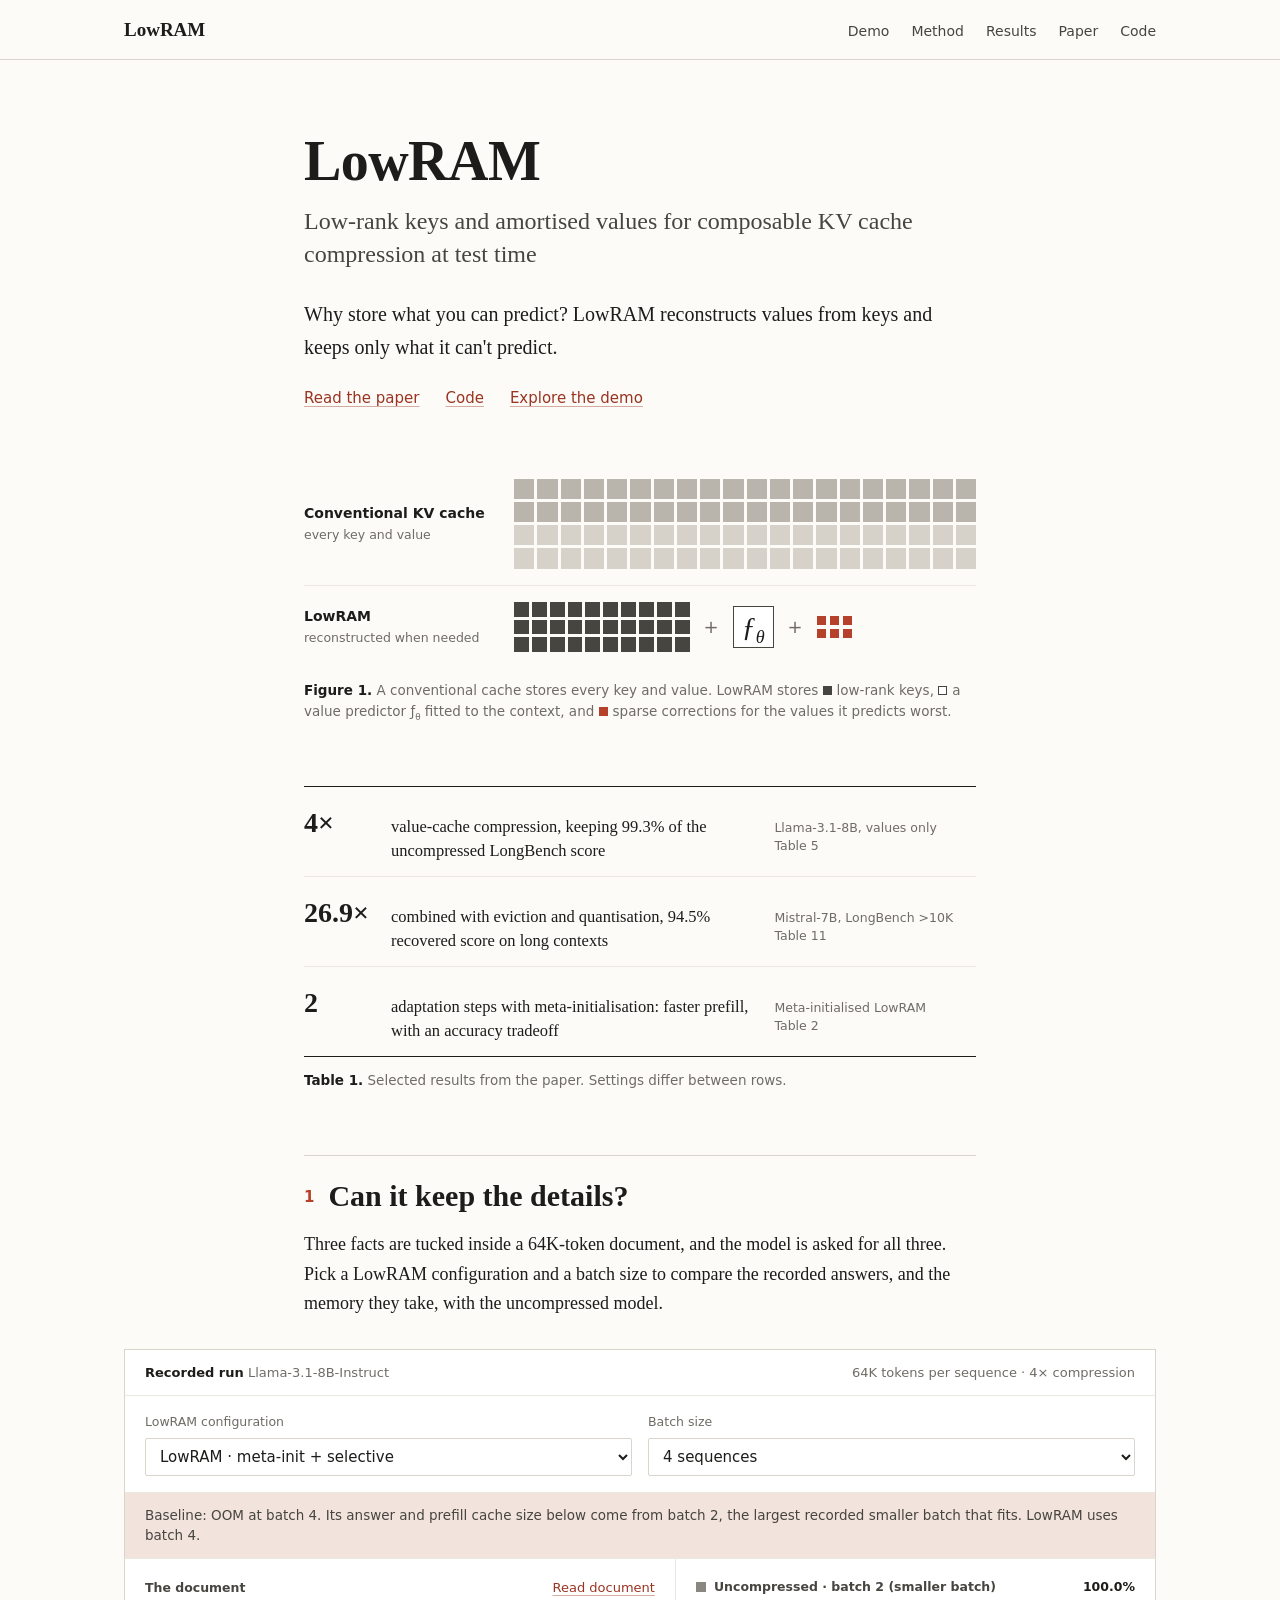
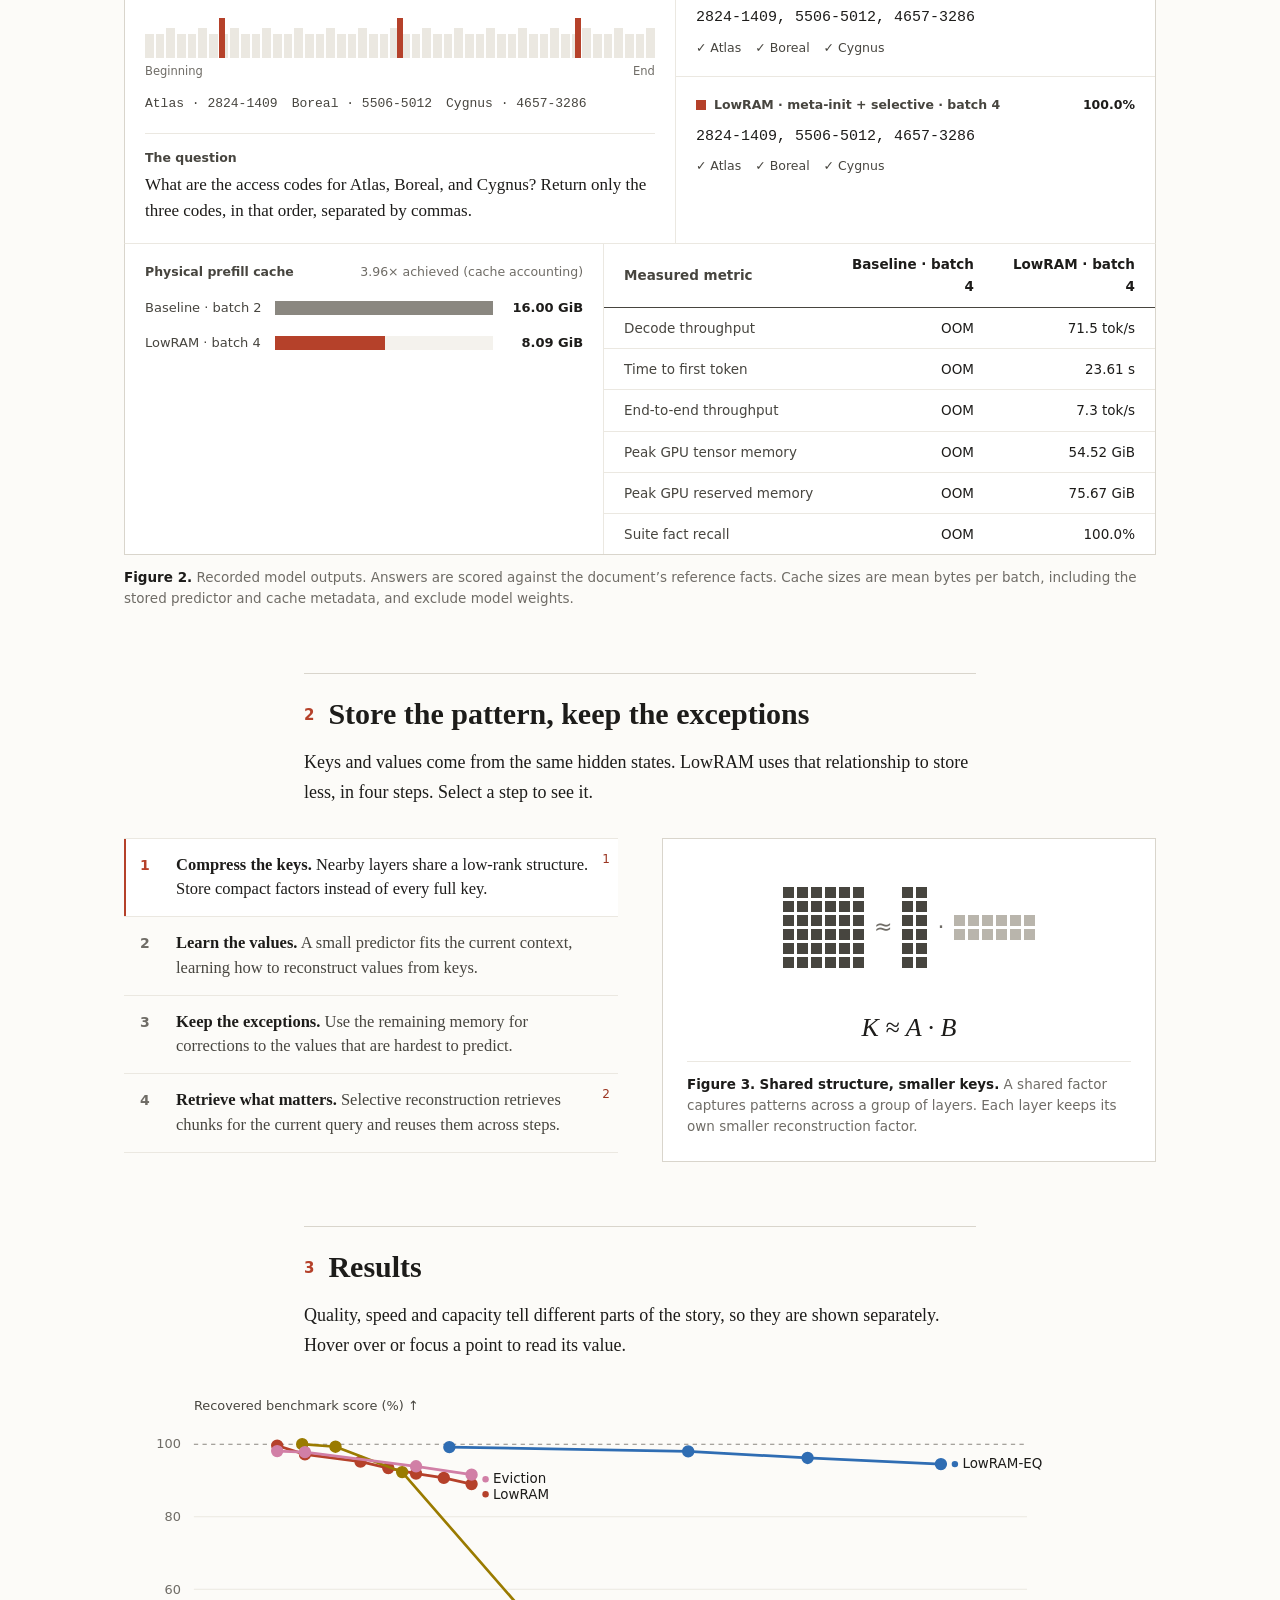
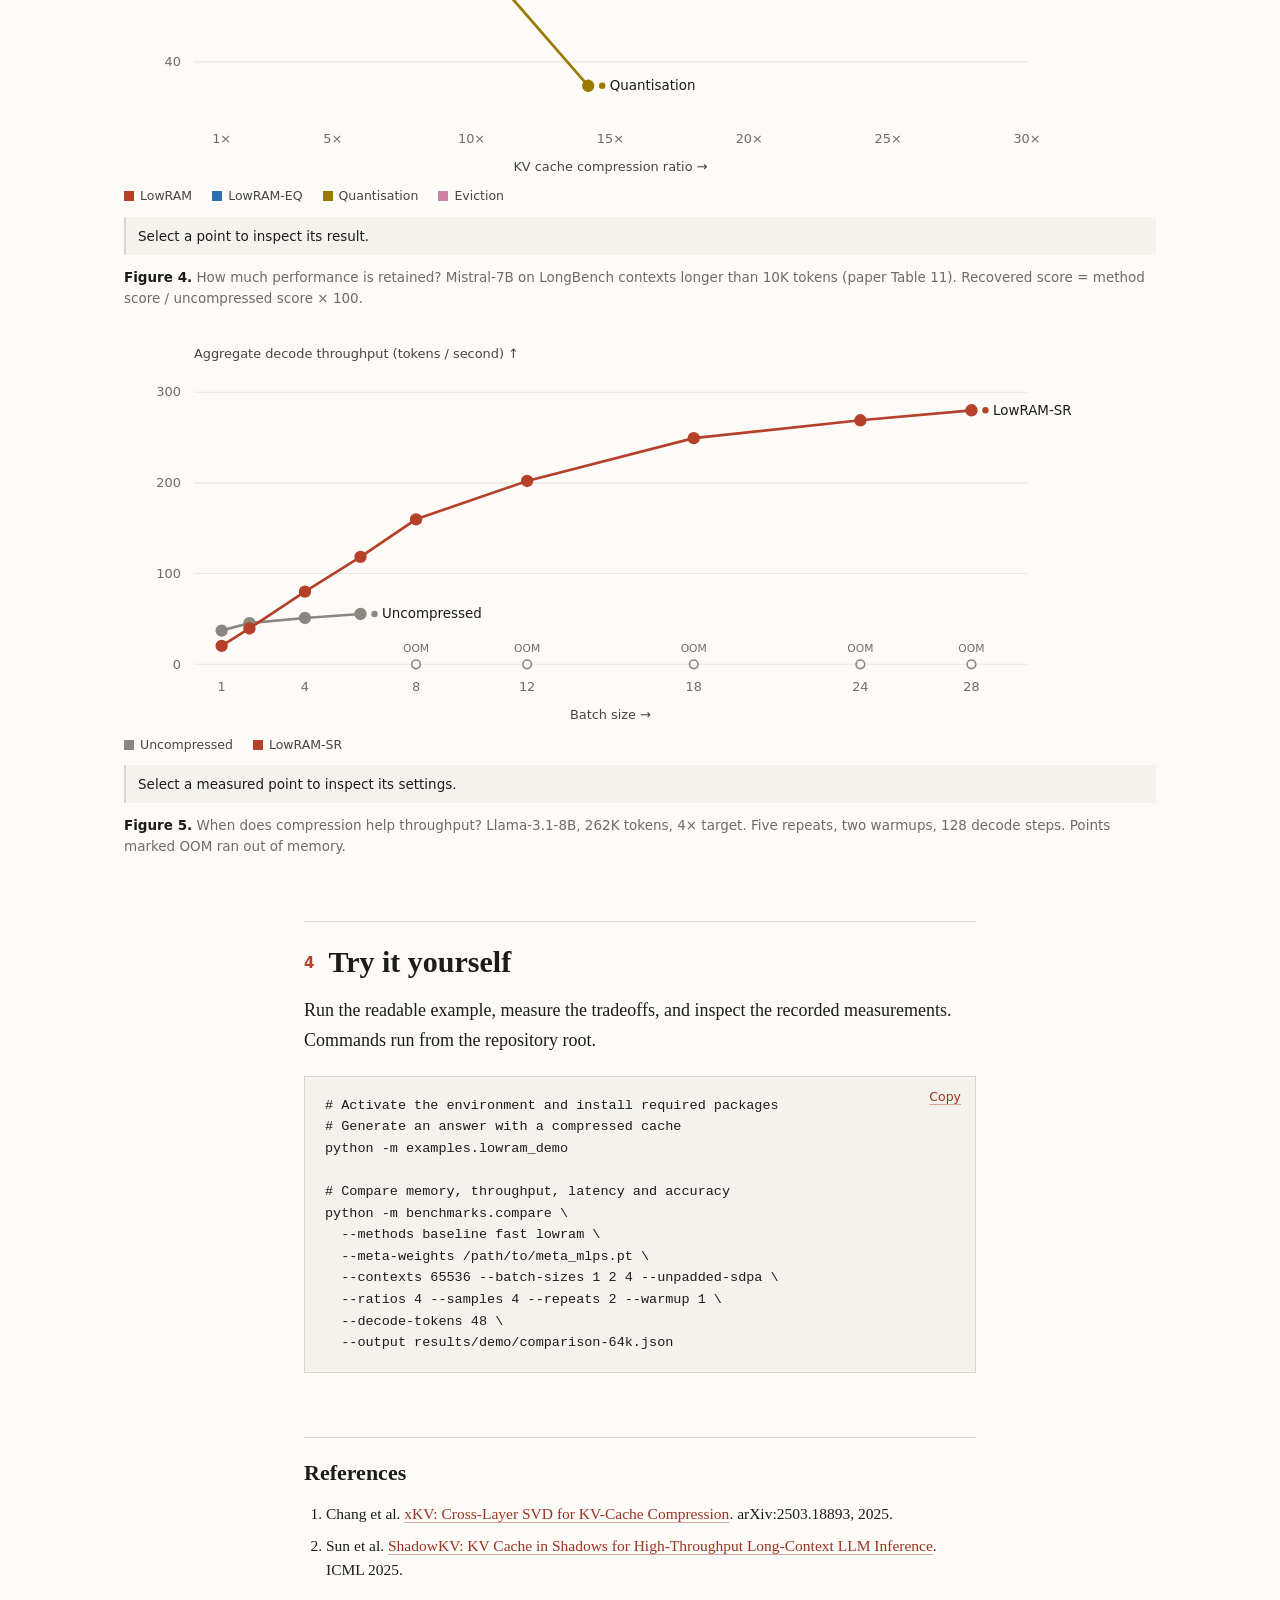
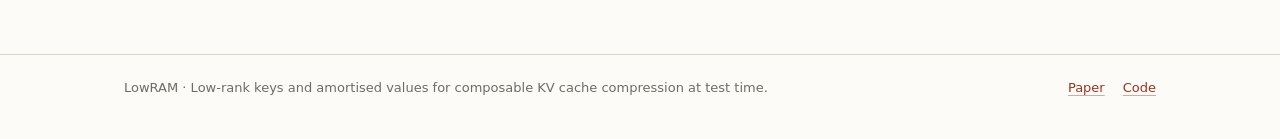
==== index.html @ c1a19da9 "[Update] website" ====
<!doctype html>
<html lang="en-GB">
<head>
  <meta charset="utf-8">
  <meta name="viewport" content="width=device-width, initial-scale=1">
  <meta name="description" content="LowRAM: low-rank keys and amortised values for composable KV cache compression. Explore the method and replay real benchmark results.">
  <title>LowRAM — More context. Less memory.</title>
  <link rel="icon" href="favicon.svg" type="image/svg+xml">
  <!-- TODO: replace every ARXIV_ID in this file with the paper's arXiv ID once it is public. -->
  <link rel="stylesheet" href="styles.css?v=article-3">
  <script src="app.js?v=article-3" defer></script>
</head>
<body>
  <a class="skip" href="#main">Skip to content</a>
  <header class="site-header">
    <div class="page-wide header-row">
      <a class="wordmark" href="#">LowRAM</a>
      <nav aria-label="Main navigation"><a href="#demo">Demo</a><a href="#method">Method</a><a href="#evidence">Results</a><a href="https://arxiv.org/abs/ARXIV_ID">Paper</a><a href="https://github.com/MartinBenfeghoul/project_a">Code</a></nav>
    </div>
  </header>

  <main id="main">
    <article>
      <header class="title-block col">
        <h1>LowRAM</h1>
        <p class="subtitle">Low-rank keys and amortised values for composable KV cache compression at test time</p>
        <p class="lede">Why store what you can predict? LowRAM reconstructs values from keys and keeps only what it can't predict.</p>
        <p class="title-links"><a href="https://arxiv.org/abs/ARXIV_ID">Read the paper</a><a href="https://github.com/MartinBenfeghoul/project_a">Code</a><a href="#demo">Explore the demo</a></p>
      </header>

      <figure class="teaser col">
        <div class="teaser-row"><span class="teaser-label">Conventional KV cache<small>every key and value</small></span><div class="cache-grid full-grid" aria-hidden="true"></div></div>
        <div class="teaser-row"><span class="teaser-label">LowRAM<small>reconstructed when needed</small></span><div class="teaser-compressed" aria-hidden="true"><div class="cache-grid small-grid"></div><span class="op">+</span><span class="predictor-symbol">ƒ<sub>θ</sub></span><span class="op">+</span><div class="residual-grid"><i></i><i></i><i></i><i></i><i></i><i></i></div></div></div>
        <figcaption><b>Figure 1.</b> A conventional cache stores every key and value. LowRAM stores <span class="swatch key-swatch"></span>low-rank keys, <span class="swatch value-swatch"></span>a value predictor ƒ<sub>θ</sub> fitted to the context, and <span class="swatch residual-swatch"></span>sparse corrections for the values it predicts worst.</figcaption>
      </figure>

      <section class="col" aria-label="Selected findings from the paper">
        <table class="highlights">
          <caption><b>Table 1.</b> Selected results from the paper. Settings differ between rows.</caption>
          <tbody>
            <tr><th scope="row">4×</th><td>value-cache compression, keeping 99.3% of the uncompressed LongBench score</td><td class="source">Llama-3.1-8B, values only<br>Table 5</td></tr>
            <tr><th scope="row">26.9×</th><td>combined with eviction and quantisation, 94.5% recovered score on long contexts</td><td class="source">Mistral-7B, LongBench &gt;10K<br>Table 11</td></tr>
            <tr><th scope="row">2</th><td>adaptation steps with meta-initialisation: faster prefill, with an accuracy tradeoff</td><td class="source">Meta-initialised LowRAM<br>Table 2</td></tr>
          </tbody>
        </table>
      </section>

      <section id="demo">
        <div class="col">
          <h2><span class="secnum">1</span>Can it keep the details?</h2>
          <p>Three facts are tucked inside a 64K-token document, and the model is asked for all three. Pick a LowRAM configuration and a batch size to compare the recorded answers, and the memory they take, with the uncompressed model.</p>
        </div>
        <figure class="demo page-wide">
          <div class="demo-toolbar"><p><strong id="run-label">Loading recorded run…</strong> <span id="run-model"></span></p><p class="fixed-settings">64K tokens per sequence · 4× compression</p></div>
          <p id="load-error" role="alert" hidden></p>
          <div class="controls">
            <label>LowRAM configuration<select id="method-select" disabled></select></label>
            <label>Batch size<select id="batch-select" disabled></select></label>
          </div>
          <p id="baseline-note" class="baseline-note" role="status" hidden></p>
          <div class="challenge">
            <div class="document-panel">
              <div class="panel-heading"><span>The document</span><button id="document-toggle" class="plain-button" aria-expanded="false" aria-controls="document-text">Read document</button></div>
              <div class="document-map" id="document-map" aria-label="Relevant fact positions within the document"></div>
              <div class="map-axis"><span>Beginning</span><span>End</span></div>
              <div id="facts" class="facts"></div>
              <pre id="document-text" hidden></pre>
              <div class="question-box"><span class="panel-label">The question</span><p id="question">Loading…</p></div>
            </div>
            <div class="answers-panel">
              <div class="answer-card"><div class="panel-heading"><span><i class="legend-dot baseline-color"></i><span id="baseline-answer-label">Uncompressed</span></span><span id="baseline-score" class="answer-score">—</span></div><p class="answer-text" id="baseline-answer">Waiting for the recorded result.</p><div id="baseline-checks" class="answer-checks"></div></div>
              <div class="answer-card"><div class="panel-heading"><span><i class="legend-dot lowram-color"></i><span id="answer-method">LowRAM</span></span><span id="lowram-score" class="answer-score">—</span></div><p class="answer-text" id="lowram-answer">Waiting for the recorded result.</p><div id="lowram-checks" class="answer-checks"></div></div>
            </div>
          </div>
          <div class="metrics-area">
            <div class="memory-comparison">
              <div class="panel-heading"><span>Physical prefill cache</span><span id="memory-saving">—</span></div>
              <div class="memory-row"><span id="baseline-memory-label">Baseline</span><div class="bar-track"><div id="baseline-bar" class="bar baseline-color"></div></div><strong id="baseline-memory">—</strong></div>
              <div class="memory-row"><span id="lowram-memory-label">LowRAM</span><div class="bar-track"><div id="lowram-bar" class="bar lowram-color"></div></div><strong id="lowram-memory">—</strong></div>
            </div>
            <div class="table-scroll"><table class="metric-table"><caption class="sr-only">Performance comparison for the selected configuration</caption><thead><tr><th scope="col">Measured metric</th><th scope="col" id="baseline-column">Baseline</th><th scope="col" id="lowram-column">LowRAM</th></tr></thead><tbody id="metric-rows"></tbody></table></div>
          </div>
          <figcaption><b>Figure 2.</b> Recorded model outputs. Answers are scored against the document’s reference facts. Cache sizes are mean bytes per batch, including the stored predictor and cache metadata, and exclude model weights.</figcaption>
        </figure>
      </section>

      <section id="method">
        <div class="col">
          <h2><span class="secnum">2</span>Store the pattern, keep the exceptions</h2>
          <p>Keys and values come from the same hidden states. LowRAM uses that relationship to store less, in four steps. Select a step to see it.</p>
        </div>
        <div class="method-layout page-wide">
          <ol class="method-steps" aria-label="Explore the compression steps">
            <li><button class="method-step active" data-step="0" aria-pressed="true"><span class="step-num">1</span><span><b>Compress the keys.</b> Nearby layers share a low-rank structure. Store compact factors instead of every full key.</span></button><sup class="cite"><a href="#ref-xkv" aria-label="Reference 1: xKV">1</a></sup></li>
            <li><button class="method-step" data-step="1" aria-pressed="false"><span class="step-num">2</span><span><b>Learn the values.</b> A small predictor fits the current context, learning how to reconstruct values from keys.</span></button></li>
            <li><button class="method-step" data-step="2" aria-pressed="false"><span class="step-num">3</span><span><b>Keep the exceptions.</b> Use the remaining memory for corrections to the values that are hardest to predict.</span></button></li>
            <li><button class="method-step" data-step="3" aria-pressed="false"><span class="step-num">4</span><span><b>Retrieve what matters.</b> Selective reconstruction retrieves chunks for the current query and reuses them across steps.</span></button><sup class="cite"><a href="#ref-shadowkv" aria-label="Reference 2: ShadowKV">2</a></sup></li>
          </ol>
          <figure class="method-visual">
            <div class="visual-stage" id="visual-stage" aria-hidden="true"></div>
            <p class="formula" id="method-formula">K ≈ A · B</p>
            <figcaption><b>Figure 3.</b> <span id="method-title">Shared structure, smaller keys.</span> <span id="method-caption">A shared factor captures patterns across a group of layers. Each layer keeps its own smaller reconstruction factor.</span></figcaption>
          </figure>
        </div>
      </section>

      <section id="evidence">
        <div class="col">
          <h2><span class="secnum">3</span>Results</h2>
          <p>Quality, speed and capacity tell different parts of the story, so they are shown separately. Hover over or focus a point to read its value.</p>
        </div>
        <figure class="page-wide chart-figure">
          <div id="accuracy-chart" class="chart"></div>
          <div id="accuracy-detail" class="point-detail" aria-live="polite">Select a point to inspect its result.</div>
          <figcaption><b>Figure 4.</b> How much performance is retained? Mistral-7B on LongBench contexts longer than 10K tokens (paper Table 11). Recovered score = method score / uncompressed score × 100.</figcaption>
        </figure>
        <figure class="page-wide chart-figure">
          <div id="throughput-chart" class="chart"></div>
          <div id="throughput-detail" class="point-detail" aria-live="polite">Select a measured point to inspect its settings.</div>
          <figcaption><b>Figure 5.</b> When does compression help throughput? Llama-3.1-8B, 262K tokens, 4× target. Five repeats, two warmups, 128 decode steps. Points marked OOM ran out of memory.</figcaption>
        </figure>
      </section>

      <section id="reproduce" class="col">
        <h2><span class="secnum">4</span>Try it yourself</h2>
        <p>Run the readable example, measure the tradeoffs, and inspect the recorded measurements. Commands run from the repository root.</p>
        <div class="code-block">
          <button id="copy-command" class="plain-button">Copy</button>
          <pre id="reproduce-command"># Activate the environment and install required packages
# Generate an answer with a compressed cache
python -m examples.lowram_demo

# Compare memory, throughput, latency and accuracy
python -m benchmarks.compare \
  --methods baseline fast lowram \
  --meta-weights /path/to/meta_mlps.pt \
  --contexts 65536 --batch-sizes 1 2 4 --unpadded-sdpa \
  --ratios 4 --samples 4 --repeats 2 --warmup 1 \
  --decode-tokens 48 \
  --output results/demo/comparison-64k.json</pre>
        </div>
      </section>

      <section id="references" class="col">
        <h2>References</h2>
        <ol class="references">
          <li id="ref-xkv">Chang et al. <a href="https://arxiv.org/abs/2503.18893">xKV: Cross-Layer SVD for KV-Cache Compression</a>. arXiv:2503.18893, 2025.</li>
          <li id="ref-shadowkv">Sun et al. <a href="https://arxiv.org/abs/2410.21465">ShadowKV: KV Cache in Shadows for High-Throughput Long-Context LLM Inference</a>. ICML 2025.</li>
        </ol>
      </section>
    </article>
  </main>

  <footer class="site-footer">
    <div class="page-wide footer-row"><span>LowRAM · Low-rank keys and amortised values for composable KV cache compression at test time.</span><span class="footer-links"><a href="https://arxiv.org/abs/ARXIV_ID">Paper</a><a href="https://github.com/MartinBenfeghoul/project_a">Code</a></span></div>
  </footer>
  <noscript><p class="col">Enable JavaScript for the interactive demo. The paper remains available.</p></noscript>
</body>
</html>
---- styles.css ----
/* Research-article layout: one reading column, wider figures, hairline rules. */
:root {
  --bg:#fcfbf8;
  --surface:#ffffff;
  --ink:#1d1c1a;
  --ink-2:#47453f;
  --muted:#6f6c66;
  --rule:#d9d5cc;
  --rule-soft:#ebe8e1;
  --tint:#f4f2ed;
  --accent:#b5412a;
  --accent-ink:#9a3420;
  --accent-soft:#f3e3dd;
  --base:#8a8780;
  --link:#9a3420;
  --serif:Charter,"Bitstream Charter","Sitka Text",Cambria,Georgia,serif;
  --sans:system-ui,-apple-system,"Segoe UI",Roboto,"Helvetica Neue",Arial,sans-serif;
  --mono:ui-monospace,SFMono-Regular,Menlo,Consolas,monospace;
  color-scheme:light;
}

* {
  box-sizing:border-box;
}

html {
  scroll-behavior:smooth;
  scroll-padding-top:16px;
}

body {
  margin:0;
  background:var(--bg);
  color:var(--ink);
  font-family:var(--serif);
  font-size:18px;
  line-height:1.65;
  font-synthesis:none;
  -webkit-text-size-adjust:100%;
}

a {
  color:var(--link);
  text-decoration:underline;
  text-decoration-thickness:1px;
  text-underline-offset:3px;
  text-decoration-color:color-mix(in srgb,var(--link) 40%,transparent);
}

a:hover {
  text-decoration-color:currentColor;
}

button,select {
  font:inherit;
  color:inherit;
}

button {
  cursor:pointer;
}

button:disabled,select:disabled {
  cursor:wait;
  opacity:.55;
}

:focus-visible {
  outline:2px solid var(--accent);
  outline-offset:3px;
}

sub {
  font-size:.65em;
  line-height:0;
}

.col {
  max-width:720px;
  margin-left:auto;
  margin-right:auto;
  padding-left:24px;
  padding-right:24px;
}

.page-wide {
  max-width:1080px;
  margin-left:auto;
  margin-right:auto;
  padding-left:24px;
  padding-right:24px;
}

/* Header and footer */
.site-header {
  border-bottom:1px solid var(--rule);
  font-family:var(--sans);
  font-size:14px;
}

.header-row {
  display:flex;
  align-items:baseline;
  justify-content:space-between;
  gap:24px;
  padding-top:14px;
  padding-bottom:14px;
}

.wordmark {
  font-family:var(--serif);
  font-size:19px;
  font-weight:700;
  color:var(--ink);
  text-decoration:none;
}

.site-header nav {
  display:flex;
  gap:22px;
  flex-wrap:wrap;
}

.site-header nav a {
  color:var(--ink-2);
  text-decoration:none;
}

.site-header nav a:hover {
  color:var(--ink);
  text-decoration:underline;
}

.site-footer {
  margin-top:72px;
  border-top:1px solid var(--rule);
  font-family:var(--sans);
  font-size:13px;
  color:var(--muted);
}

.footer-row {
  display:flex;
  justify-content:space-between;
  gap:24px;
  padding-top:22px;
  padding-bottom:40px;
}

.footer-links {
  display:flex;
  gap:18px;
}

/* Title block */
.title-block {
  padding-top:72px;
  padding-bottom:8px;
}

h1 {
  font-size:56px;
  line-height:1.05;
  font-weight:700;
  letter-spacing:-.01em;
  margin:0;
}

.subtitle {
  font-size:24px;
  line-height:1.35;
  color:var(--ink-2);
  margin:14px 0 28px;
  max-width:30em;
}

.lede {
  font-size:20px;
  margin:0 0 22px;
}

.title-links {
  font-family:var(--sans);
  font-size:15px;
  display:flex;
  flex-wrap:wrap;
  gap:8px 26px;
  margin:0;
}

/* Sections and running text */
section {
  margin-top:64px;
}

h2 {
  font-size:30px;
  line-height:1.2;
  font-weight:600;
  margin:0 0 16px;
  padding-top:22px;
  border-top:1px solid var(--rule);
}

.secnum {
  font-family:var(--sans);
  font-size:15px;
  font-weight:600;
  color:var(--accent);
  margin-right:14px;
  vertical-align:4px;
}

p {
  margin:0 0 18px;
}

figure {
  margin:36px auto 0;
}

figcaption {
  font-family:var(--sans);
  font-size:13.5px;
  line-height:1.55;
  color:var(--muted);
  margin-top:12px;
}

figcaption b,caption b {
  color:var(--ink);
  font-weight:600;
}

/* Figure 1: teaser */
.teaser {
  margin-top:44px;
}

.teaser-row {
  display:grid;
  grid-template-columns:190px 1fr;
  gap:20px;
  align-items:center;
  padding:16px 0;
  border-top:1px solid var(--rule-soft);
}

.teaser-row:first-child {
  border-top:0;
}

.teaser-label {
  font-family:var(--sans);
  font-size:14px;
  font-weight:600;
}

.teaser-label small {
  display:block;
  font-weight:400;
  color:var(--muted);
  font-size:12.5px;
}

.cache-grid {
  display:grid;
  gap:3px;
}

.full-grid {
  grid-template-columns:repeat(20,1fr);
}

.cache-grid i {
  display:block;
  aspect-ratio:1;
  background:#b9b5ac;
}

.full-grid i:nth-child(n+41) {
  background:#d6d2c9;
}

.teaser-compressed {
  display:flex;
  align-items:center;
  gap:14px;
}

.small-grid {
  width:38%;
  grid-template-columns:repeat(10,1fr);
}

.small-grid i,.key-swatch {
  background:var(--ink-2);
}

.op {
  font-family:var(--sans);
  color:var(--muted);
}

.predictor-symbol {
  font-style:italic;
  font-size:28px;
  line-height:1;
  color:var(--ink);
  padding:6px 8px;
  border:1px solid var(--ink-2);
  background:var(--surface);
}

.residual-grid {
  display:grid;
  grid-template-columns:repeat(3,9px);
  gap:4px;
}

.residual-grid i,.residual-swatch {
  display:block;
  width:9px;
  height:9px;
  background:var(--accent);
}

.swatch {
  display:inline-block;
  width:9px;
  height:9px;
  margin-right:5px;
  vertical-align:0;
}

.value-swatch {
  border:1px solid var(--ink-2);
  background:var(--surface);
}

/* Table 1 */
.highlights {
  width:100%;
  border-collapse:collapse;
  border-top:1.5px solid var(--ink);
  border-bottom:1.5px solid var(--ink);
  caption-side:bottom;
}

.highlights caption {
  text-align:left;
  font-family:var(--sans);
  font-size:13.5px;
  color:var(--muted);
  padding-top:12px;
}

.highlights th,.highlights td {
  padding:13px 12px 13px 0;
  vertical-align:baseline;
  border-top:1px solid var(--rule-soft);
  text-align:left;
}

.highlights tr:first-child th,.highlights tr:first-child td {
  border-top:0;
}

.highlights th {
  font-size:28px;
  font-weight:600;
  white-space:nowrap;
  font-variant-numeric:lining-nums tabular-nums;
  padding-right:22px;
}

.highlights td {
  font-size:16.5px;
  line-height:1.45;
}

.highlights .source {
  font-family:var(--sans);
  font-size:12.5px;
  color:var(--muted);
  width:30%;
  padding-right:0;
}

/* Figure 2: recorded demo */
.demo {
  margin-top:30px;
}

.demo > :not(figcaption) {
  background:var(--surface);
  border-left:1px solid var(--rule);
  border-right:1px solid var(--rule);
}

.demo > :first-child {
  border-top:1px solid var(--rule);
}

.demo > figcaption {
  border-top:1px solid var(--rule);
  margin-top:0;
  padding-top:12px;
}

.demo-toolbar {
  display:flex;
  justify-content:space-between;
  align-items:baseline;
  gap:12px;
  flex-wrap:wrap;
  padding:12px 20px;
  border-bottom:1px solid var(--rule-soft);
  font-family:var(--sans);
  font-size:13px;
  color:var(--muted);
}

.demo-toolbar p {
  margin:0;
}

.demo-toolbar strong {
  color:var(--ink);
  font-weight:600;
}

#load-error {
  margin:0;
  padding:12px 20px;
  font-family:var(--sans);
  font-size:14px;
  color:var(--accent-ink);
}

.controls {
  display:grid;
  grid-template-columns:repeat(2,minmax(0,1fr));
  gap:16px;
  padding:16px 20px;
  border-bottom:1px solid var(--rule-soft);
}

.controls label {
  display:grid;
  gap:5px;
  font-family:var(--sans);
  font-size:12.5px;
  color:var(--muted);
}

.controls select {
  width:100%;
  font-family:var(--sans);
  font-size:15px;
  color:var(--ink);
  background:var(--surface);
  border:1px solid var(--rule);
  border-radius:2px;
  padding:8px 10px;
}

.baseline-note {
  margin:0;
  padding:12px 20px;
  font-family:var(--sans);
  font-size:13.5px;
  line-height:1.5;
  color:var(--ink-2);
  background:var(--accent-soft) !important;
  border-bottom:1px solid var(--rule-soft);
}

.challenge {
  display:grid;
  grid-template-columns:minmax(0,1.15fr) minmax(0,1fr);
}

.document-panel {
  padding:18px 20px 20px;
  border-right:1px solid var(--rule-soft);
}

.answers-panel {
  display:grid;
  align-content:start;
}

.panel-heading {
  display:flex;
  justify-content:space-between;
  align-items:baseline;
  gap:12px;
  font-family:var(--sans);
  font-size:12.5px;
  font-weight:600;
  color:var(--ink-2);
}

.panel-label {
  display:block;
  font-family:var(--sans);
  font-size:12.5px;
  font-weight:600;
  color:var(--ink-2);
  margin-bottom:4px;
}

.plain-button {
  background:none;
  border:0;
  padding:0;
  font-family:var(--sans);
  font-size:13px;
  font-weight:400;
  color:var(--link);
  text-decoration:underline;
  text-decoration-color:color-mix(in srgb,var(--link) 40%,transparent);
  text-underline-offset:3px;
}

.document-map {
  position:relative;
  display:grid;
  grid-template-columns:repeat(48,1fr);
  gap:2px;
  height:46px;
  margin-top:14px;
  align-items:end;
}

.document-map i {
  height:24px;
  background:var(--rule-soft);
}

.document-map i:nth-child(3n) {
  height:30px;
}

.document-map .fact-marker {
  position:absolute;
  bottom:0;
  width:6px;
  height:40px;
  padding:0;
  background:var(--accent);
  border:0;
  transform:translateX(-50%);
}

.map-axis {
  display:flex;
  justify-content:space-between;
  font-family:var(--sans);
  font-size:11.5px;
  color:var(--muted);
  margin-top:4px;
}

.facts {
  display:flex;
  flex-wrap:wrap;
  gap:6px 14px;
  margin:12px 0 0;
}

.fact-chip {
  font-family:var(--mono);
  font-size:13px;
  color:var(--ink-2);
}

#document-text {
  max-height:280px;
  overflow:auto;
  white-space:pre-wrap;
  font-family:var(--mono);
  font-size:12.5px;
  line-height:1.6;
  margin:14px 0 0;
  padding:12px;
  background:var(--tint);
  border:1px solid var(--rule-soft);
}

.question-box {
  margin-top:18px;
  padding-top:14px;
  border-top:1px solid var(--rule-soft);
}

.question-box p {
  margin:0;
  font-size:17px;
  line-height:1.5;
}

.answer-card {
  padding:18px 20px;
  border-bottom:1px solid var(--rule-soft);
}

.answer-card:last-child {
  border-bottom:0;
}

.legend-dot {
  display:inline-block;
  width:10px;
  height:10px;
  margin-right:8px;
  vertical-align:-1px;
}

.baseline-color {
  background:var(--base);
}

.lowram-color {
  background:var(--accent);
}

.answer-score {
  font-variant-numeric:tabular-nums;
  color:var(--ink);
}

.answer-text {
  font-family:var(--mono);
  font-size:15px;
  line-height:1.5;
  margin:10px 0 8px;
  overflow-wrap:anywhere;
}

.answer-checks {
  display:flex;
  flex-wrap:wrap;
  gap:4px 14px;
  font-family:var(--sans);
  font-size:12.5px;
  color:var(--ink-2);
}

.answer-checks span.missed {
  color:var(--accent-ink);
}

.metrics-area {
  display:grid;
  grid-template-columns:minmax(0,1fr) minmax(0,1.15fr);
  border-top:1px solid var(--rule-soft);
}

.memory-comparison {
  padding:18px 20px;
  border-right:1px solid var(--rule-soft);
}

#memory-saving {
  font-weight:400;
  color:var(--muted);
}

.memory-row {
  display:grid;
  grid-template-columns:118px minmax(0,1fr) 78px;
  gap:12px;
  align-items:center;
  margin-top:14px;
  font-family:var(--sans);
  font-size:13px;
  color:var(--ink-2);
}

.memory-row strong {
  text-align:right;
  font-weight:600;
  color:var(--ink);
  font-variant-numeric:tabular-nums;
}

.bar-track {
  height:14px;
  background:var(--tint);
}

.bar {
  height:100%;
  width:0;
  transition:width .4s ease;
}

.table-scroll {
  overflow-x:auto;
}

.metric-table {
  width:100%;
  border-collapse:collapse;
  font-family:var(--sans);
  font-size:13.5px;
}

.metric-table th,.metric-table td {
  text-align:right;
  padding:9px 20px 9px 12px;
  border-bottom:1px solid var(--rule-soft);
  font-variant-numeric:tabular-nums;
  white-space:nowrap;
}

.metric-table th:first-child,.metric-table td:first-child {
  text-align:left;
  padding-left:20px;
  color:var(--ink-2);
}

.metric-table thead th {
  white-space:normal;
  font-weight:600;
  color:var(--ink);
  border-bottom:1px solid var(--ink-2);
}

.metric-table tbody tr:last-child td {
  border-bottom:0;
}

/* Section 2: method */
.method-layout {
  display:grid;
  grid-template-columns:minmax(0,1fr) minmax(0,1fr);
  gap:44px;
  margin-top:30px;
  align-items:start;
}

.method-steps {
  list-style:none;
  margin:0;
  padding:0;
}

.method-steps li {
  position:relative;
  border-top:1px solid var(--rule-soft);
}

.method-steps li:last-child {
  border-bottom:1px solid var(--rule-soft);
}

.method-step {
  display:grid;
  grid-template-columns:28px 1fr;
  gap:8px;
  width:100%;
  text-align:left;
  background:none;
  border:0;
  border-left:2px solid transparent;
  padding:14px 26px 14px 14px;
  font-family:var(--serif);
  font-size:16.5px;
  line-height:1.5;
  color:var(--ink-2);
}

.method-step b {
  color:var(--ink);
  font-weight:600;
}

.method-step:hover {
  background:var(--tint);
}

.method-step.active {
  border-left-color:var(--accent);
  background:var(--surface);
  color:var(--ink);
}

.step-num {
  font-family:var(--sans);
  font-size:14px;
  font-weight:600;
  color:var(--muted);
  padding-top:2px;
}

.method-step.active .step-num {
  color:var(--accent);
}

.cite {
  position:absolute;
  right:8px;
  top:14px;
  font-family:var(--sans);
  font-size:12px;
  line-height:1;
}

.cite a {
  text-decoration:none;
}

.method-visual {
  margin:0;
  padding:24px;
  background:var(--surface);
  border:1px solid var(--rule);
}

.visual-stage {
  display:flex;
  gap:10px;
  align-items:center;
  justify-content:center;
  height:130px;
}

.visual-stage .matrix {
  display:grid;
  gap:3px;
  grid-template-columns:repeat(6,11px);
}

.visual-stage .matrix i {
  width:11px;
  height:11px;
  background:var(--ink-2);
}

.visual-stage .matrix.thin {
  grid-template-columns:repeat(2,11px);
}

.visual-stage .matrix.wide i {
  background:#b9b5ac;
}

.visual-stage .matrix.exceptions i:nth-child(5n) {
  background:var(--accent);
}

.visual-stage .matrix.selected i {
  background:var(--rule-soft);
}

.visual-stage .matrix.selected i:nth-child(3n) {
  background:var(--ink-2);
}

.visual-stage .operator {
  font-family:var(--sans);
  font-size:22px;
  color:var(--muted);
}

.visual-stage .predictor-symbol {
  font-size:34px;
  padding:10px 12px;
}

.visual-stage > * {
  animation:assemble .3s ease both;
}

@keyframes assemble {
  from {
    opacity:.2;
  }
  to {
    opacity:1;
  }
}

.formula {
  font-size:26px;
  font-style:italic;
  text-align:center;
  margin:14px 0 4px;
}

.method-visual figcaption {
  border-top:1px solid var(--rule-soft);
  padding-top:12px;
}

/* Accents drawn above the letter, so their position does not depend on font support for combining marks. */
.accented {
  position:relative;
  display:inline-block;
}

.accent {
  position:absolute;
  left:62%;
  top:-.08em;
  transform:translateX(-50%);
  font-size:1.2em;
  font-style:normal;
  line-height:1;
}

#method-title {
  color:var(--ink);
  font-weight:600;
}

/* Section 3: charts */
.chart-figure {
  margin-top:36px;
}

.chart svg {
  display:block;
  width:100%;
  height:auto;
  overflow:visible;
  font-family:var(--sans);
}

.chart .gridline {
  stroke:var(--rule-soft);
  stroke-width:1;
}

.chart .gridline.reference {
  stroke:var(--base);
  stroke-dasharray:4 4;
}

.chart .tick {
  font-size:12px;
  fill:var(--muted);
  font-variant-numeric:tabular-nums;
}

.chart .axis-label {
  font-size:12px;
  fill:var(--ink-2);
}

.chart .series-label {
  font-size:12.5px;
  fill:var(--ink);
}

.chart .oom-label {
  font-size:10px;
  fill:var(--muted);
}

.chart .point {
  cursor:pointer;
  transition:r .15s;
}

.chart .point:hover,.chart .point:focus {
  r:7;
  stroke:var(--ink);
  stroke-width:1.5;
  outline:none;
}

.chart-legend {
  display:flex;
  flex-wrap:wrap;
  gap:6px 20px;
  margin-top:8px;
  font-family:var(--sans);
  font-size:12.5px;
  color:var(--ink-2);
}

.chart-legend i {
  display:inline-block;
  width:10px;
  height:10px;
  margin-right:6px;
  vertical-align:-1px;
}

.point-detail {
  min-height:2.6em;
  margin-top:10px;
  padding:8px 12px;
  font-family:var(--sans);
  font-size:13.5px;
  color:var(--ink);
  background:var(--tint);
  border-left:2px solid var(--rule);
}

/* Section 4: code */
.code-block {
  position:relative;
  margin-top:20px;
  background:var(--tint);
  border:1px solid var(--rule);
}

.code-block pre {
  margin:0;
  padding:18px 20px;
  overflow-x:auto;
  font-family:var(--mono);
  font-size:13.5px;
  line-height:1.6;
  color:var(--ink);
}

#copy-command {
  position:absolute;
  top:10px;
  right:14px;
  font-size:12.5px;
}

/* References */
#references h2 {
  font-size:22px;
}

.references {
  font-size:15.5px;
  line-height:1.55;
  padding-left:22px;
  margin:0;
}

.references li {
  margin-bottom:8px;
}

.references li:target {
  background:var(--accent-soft);
}

/* Utilities */
.sr-only {
  position:absolute;
  width:1px;
  height:1px;
  padding:0;
  margin:-1px;
  overflow:hidden;
  clip:rect(0,0,0,0);
  white-space:nowrap;
  border:0;
}

.skip {
  position:absolute;
  left:-9999px;
  top:8px;
  z-index:10;
  padding:8px 12px;
  background:var(--surface);
  border:1px solid var(--ink);
  font-family:var(--sans);
}

.skip:focus {
  left:16px;
}

@media (max-width:860px) {
  .challenge,.metrics-area,.method-layout {
    grid-template-columns:1fr;
  }
  .document-panel,.memory-comparison {
    border-right:0;
    border-bottom:1px solid var(--rule-soft);
  }
  .method-layout {
    gap:24px;
  }
}

@media (max-width:600px) {
  body {
    font-size:17px;
  }
  .col,.page-wide {
    padding-left:16px;
    padding-right:16px;
  }
  .header-row {
    flex-direction:column;
    gap:6px;
  }
  .site-header nav {
    gap:16px;
  }
  .title-block {
    padding-top:44px;
  }
  h1 {
    font-size:42px;
  }
  .subtitle {
    font-size:20px;
  }
  .lede {
    font-size:18px;
  }
  h2 {
    font-size:25px;
  }
  .teaser-row {
    grid-template-columns:1fr;
    gap:10px;
  }
  .highlights th {
    font-size:22px;
    padding-right:12px;
  }
  .highlights tbody,.highlights tr {
    display:block;
  }
  .highlights tr {
    display:grid;
    grid-template-columns:76px minmax(0,1fr);
    border-top:1px solid var(--rule-soft);
  }
  .highlights tr:first-child {
    border-top:0;
  }
  .highlights th,.highlights td {
    border-top:0;
  }
  .highlights th {
    grid-row:span 2;
  }
  .highlights td {
    padding-bottom:4px;
  }
  .highlights .source {
    width:auto;
    padding-top:0;
    padding-bottom:13px;
  }
  .controls {
    grid-template-columns:1fr;
  }
  .demo-toolbar,.controls,.baseline-note,#load-error,.document-panel,.answer-card,.memory-comparison {
    padding-left:14px;
    padding-right:14px;
  }
  .memory-row {
    grid-template-columns:96px minmax(0,1fr) auto;
    gap:10px;
    font-size:12.5px;
  }
  .memory-row strong {
    white-space:nowrap;
  }
  .metric-table {
    font-size:12.5px;
  }
  .metric-table th,.metric-table td {
    padding:8px 14px 8px 8px;
  }
  .metric-table td:first-child {
    white-space:normal;
  }
  .metric-table th:first-child,.metric-table td:first-child {
    padding-left:14px;
  }
  .visual-stage {
    transform:scale(.8);
  }
  .chart {
    overflow-x:auto;
  }
  .chart svg {
    min-width:640px;
  }
  .footer-row {
    flex-direction:column;
    gap:8px;
  }
}

@media (prefers-reduced-motion:reduce) {
  html {
    scroll-behavior:auto;
  }
  *,*::before,*::after {
    animation:none !important;
    transition:none !important;
  }
}
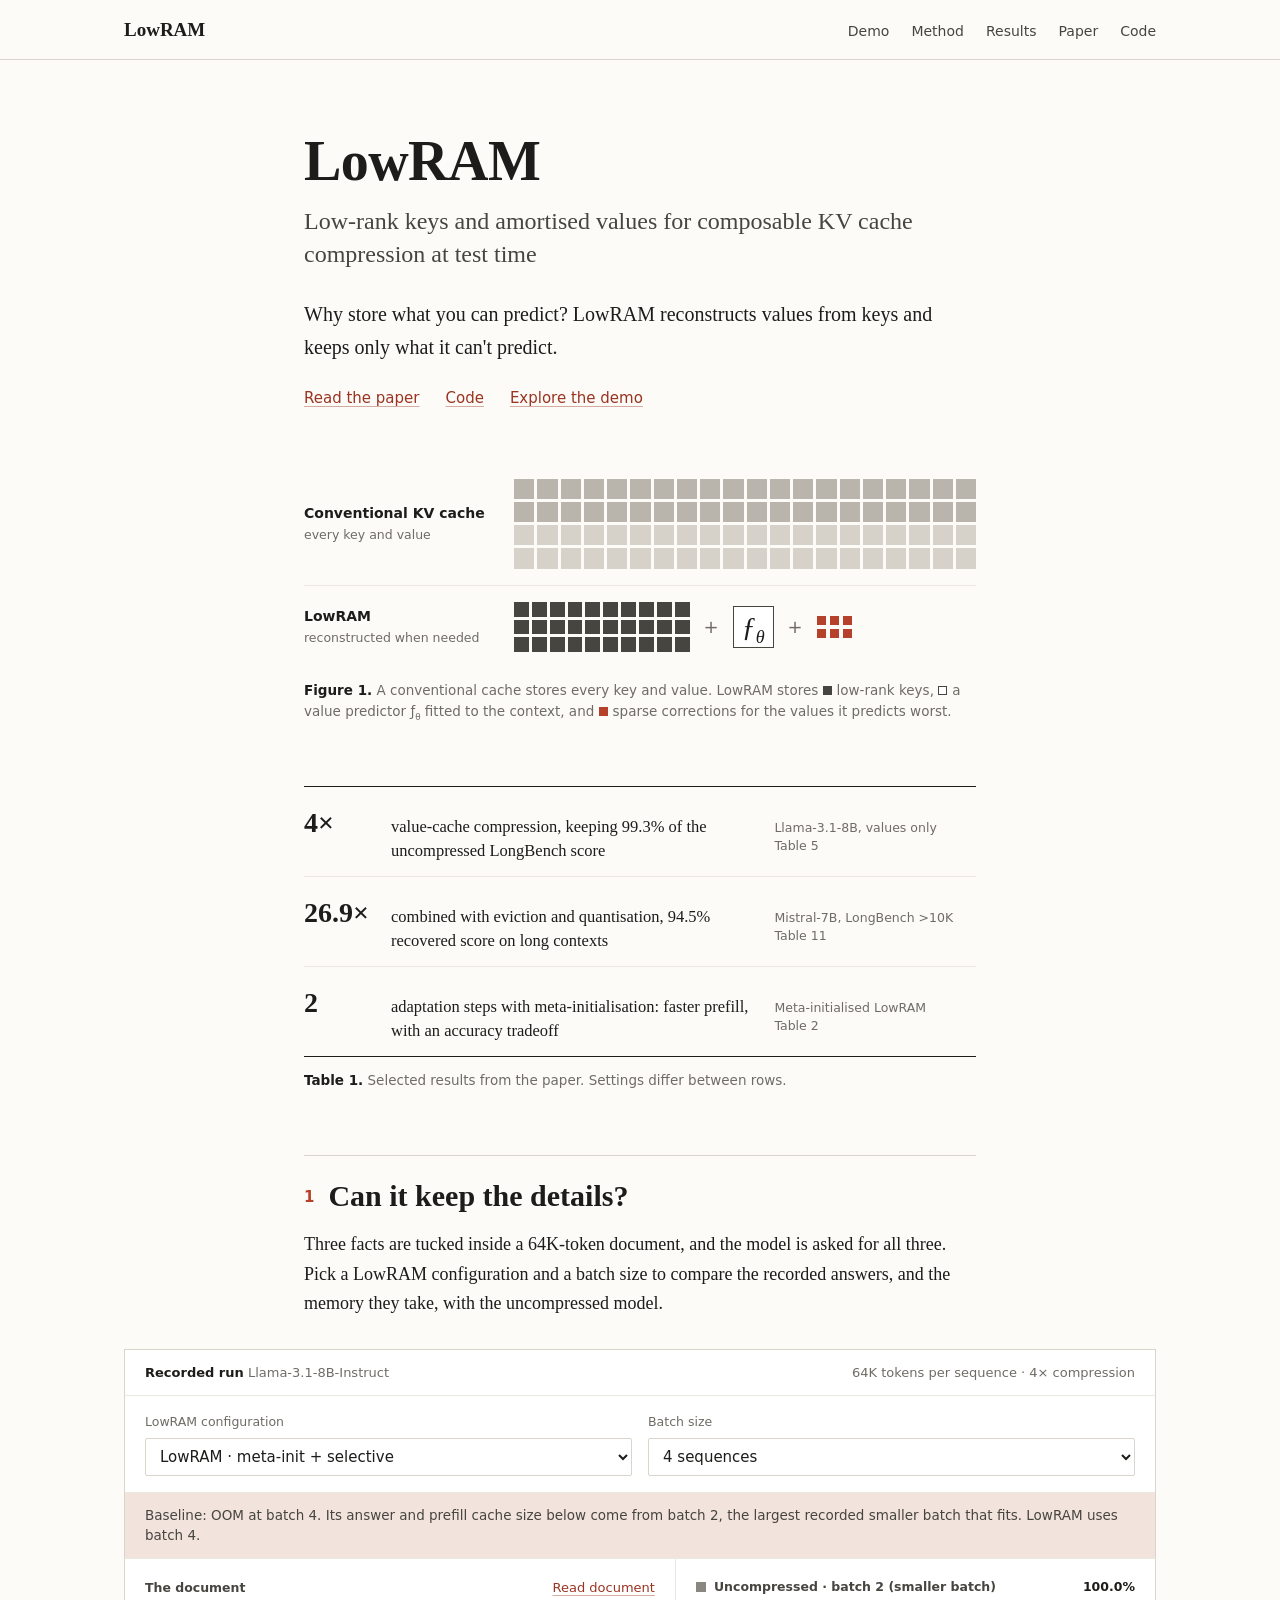
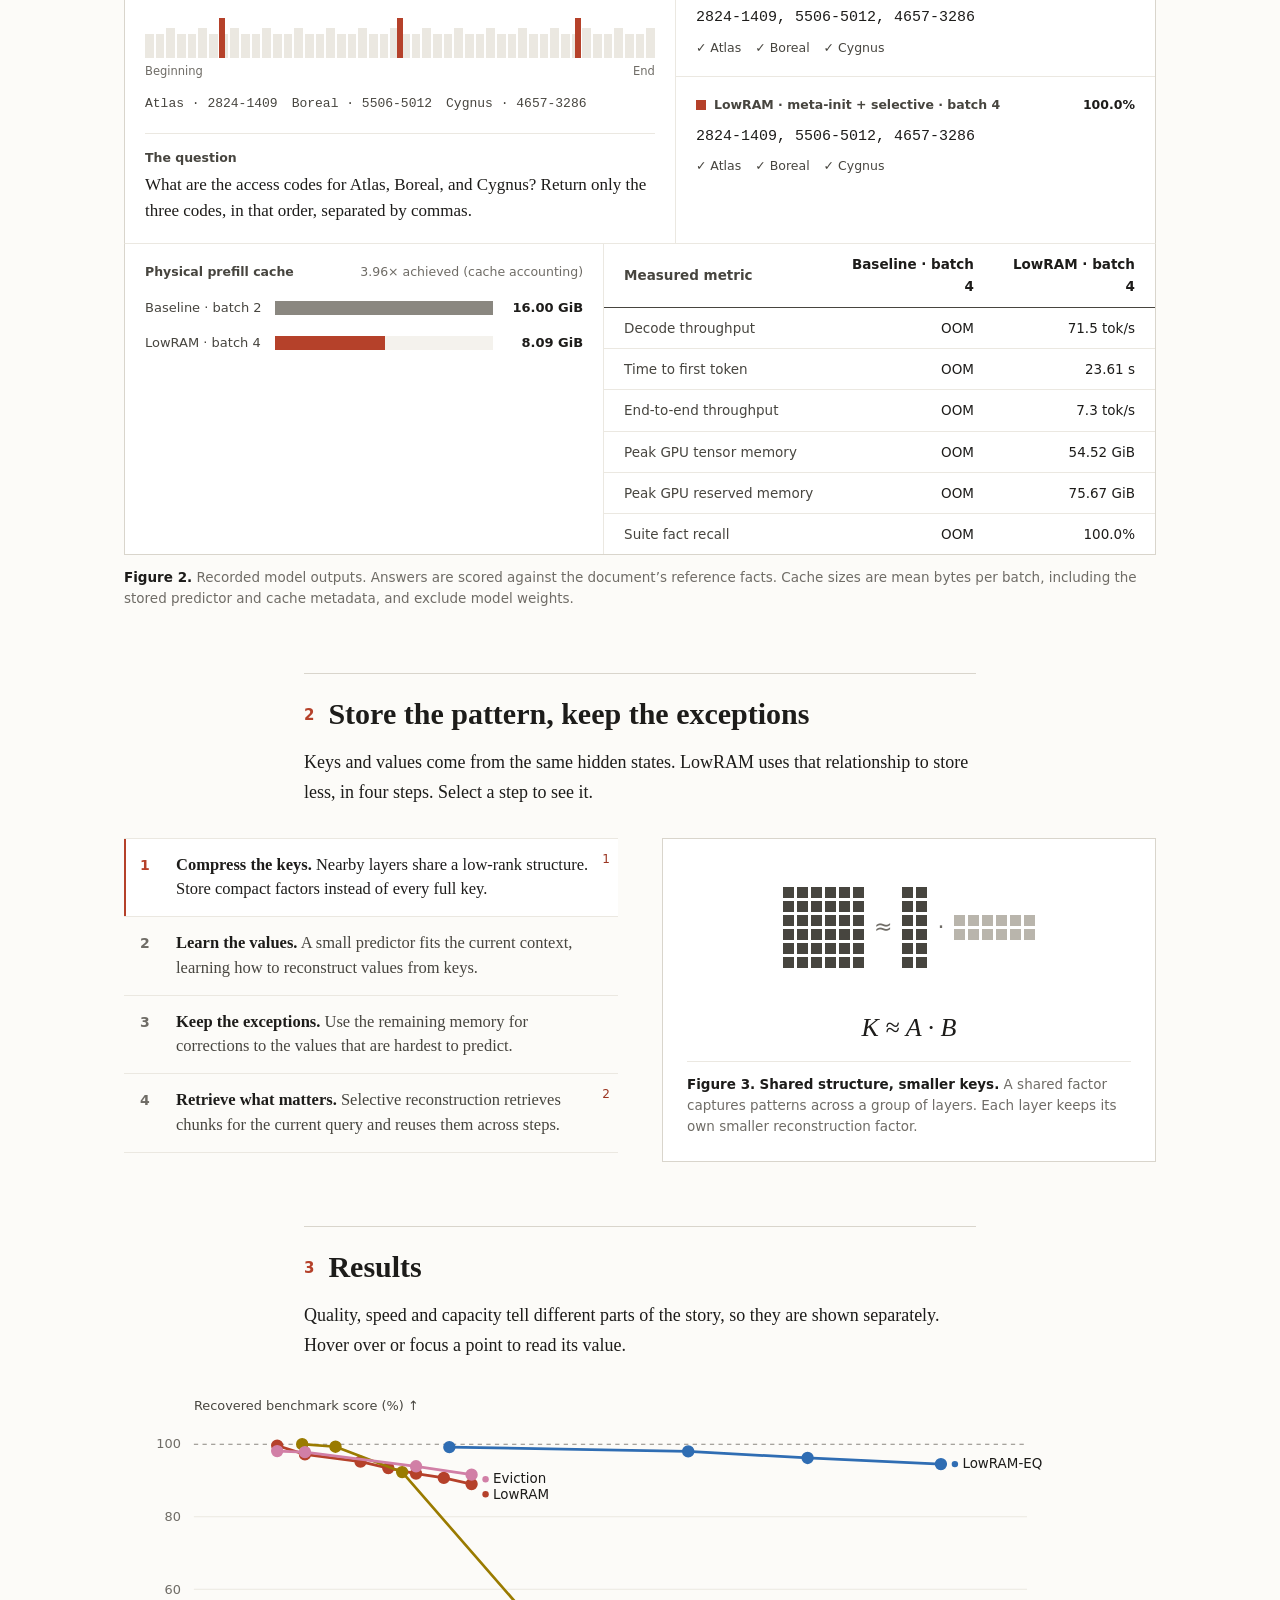
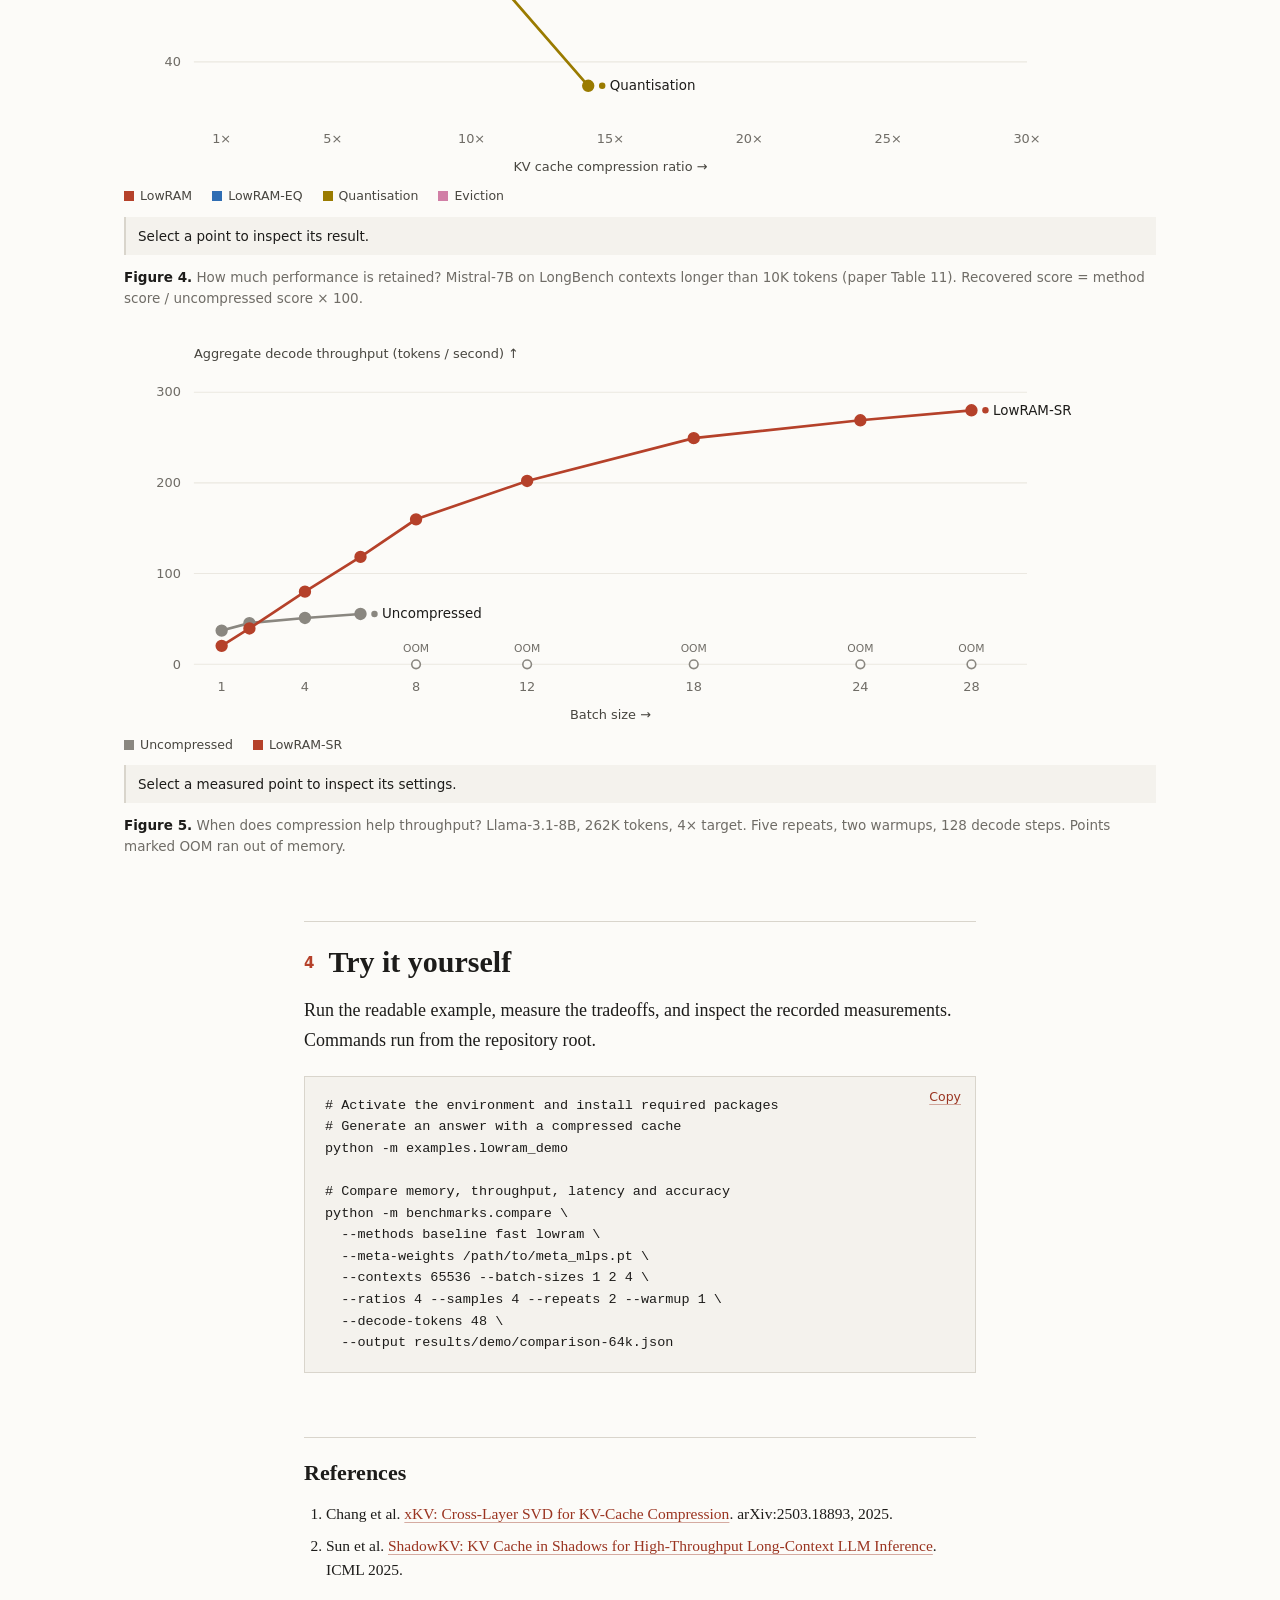
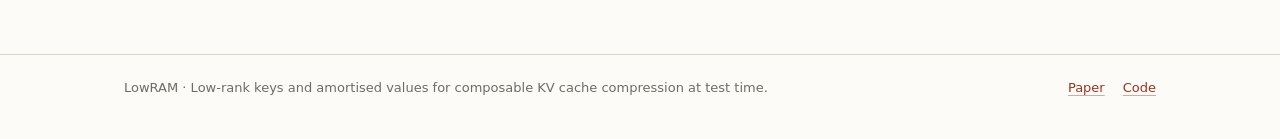
==== commit c2013f5d: "[Update] make unpadded sdpa default for batch sizes greater than 1" ====
--- a/index.html
+++ b/index.html
@@ -134,7 +134,7 @@
 python -m benchmarks.compare \
   --methods baseline fast lowram \
   --meta-weights /path/to/meta_mlps.pt \
-  --contexts 65536 --batch-sizes 1 2 4 --unpadded-sdpa \
+  --contexts 65536 --batch-sizes 1 2 4 \
   --ratios 4 --samples 4 --repeats 2 --warmup 1 \
   --decode-tokens 48 \
   --output results/demo/comparison-64k.json</pre>
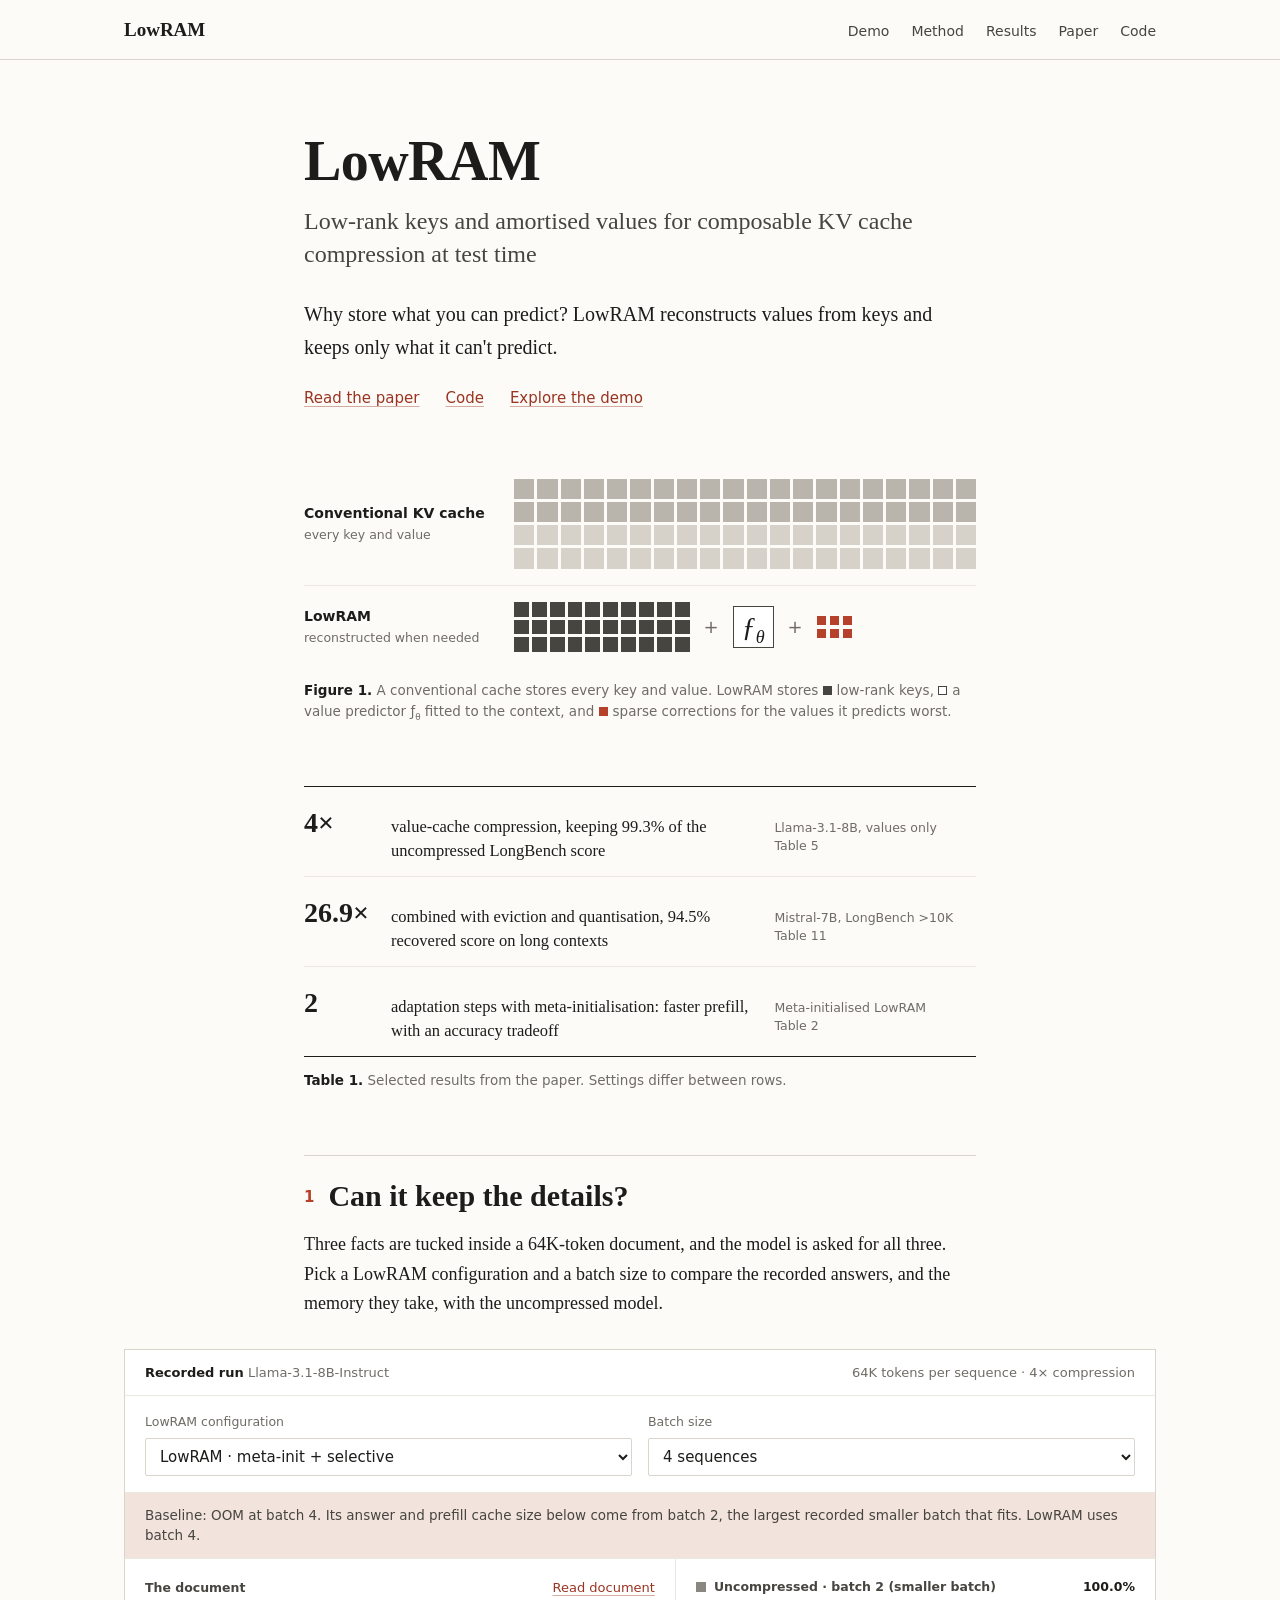
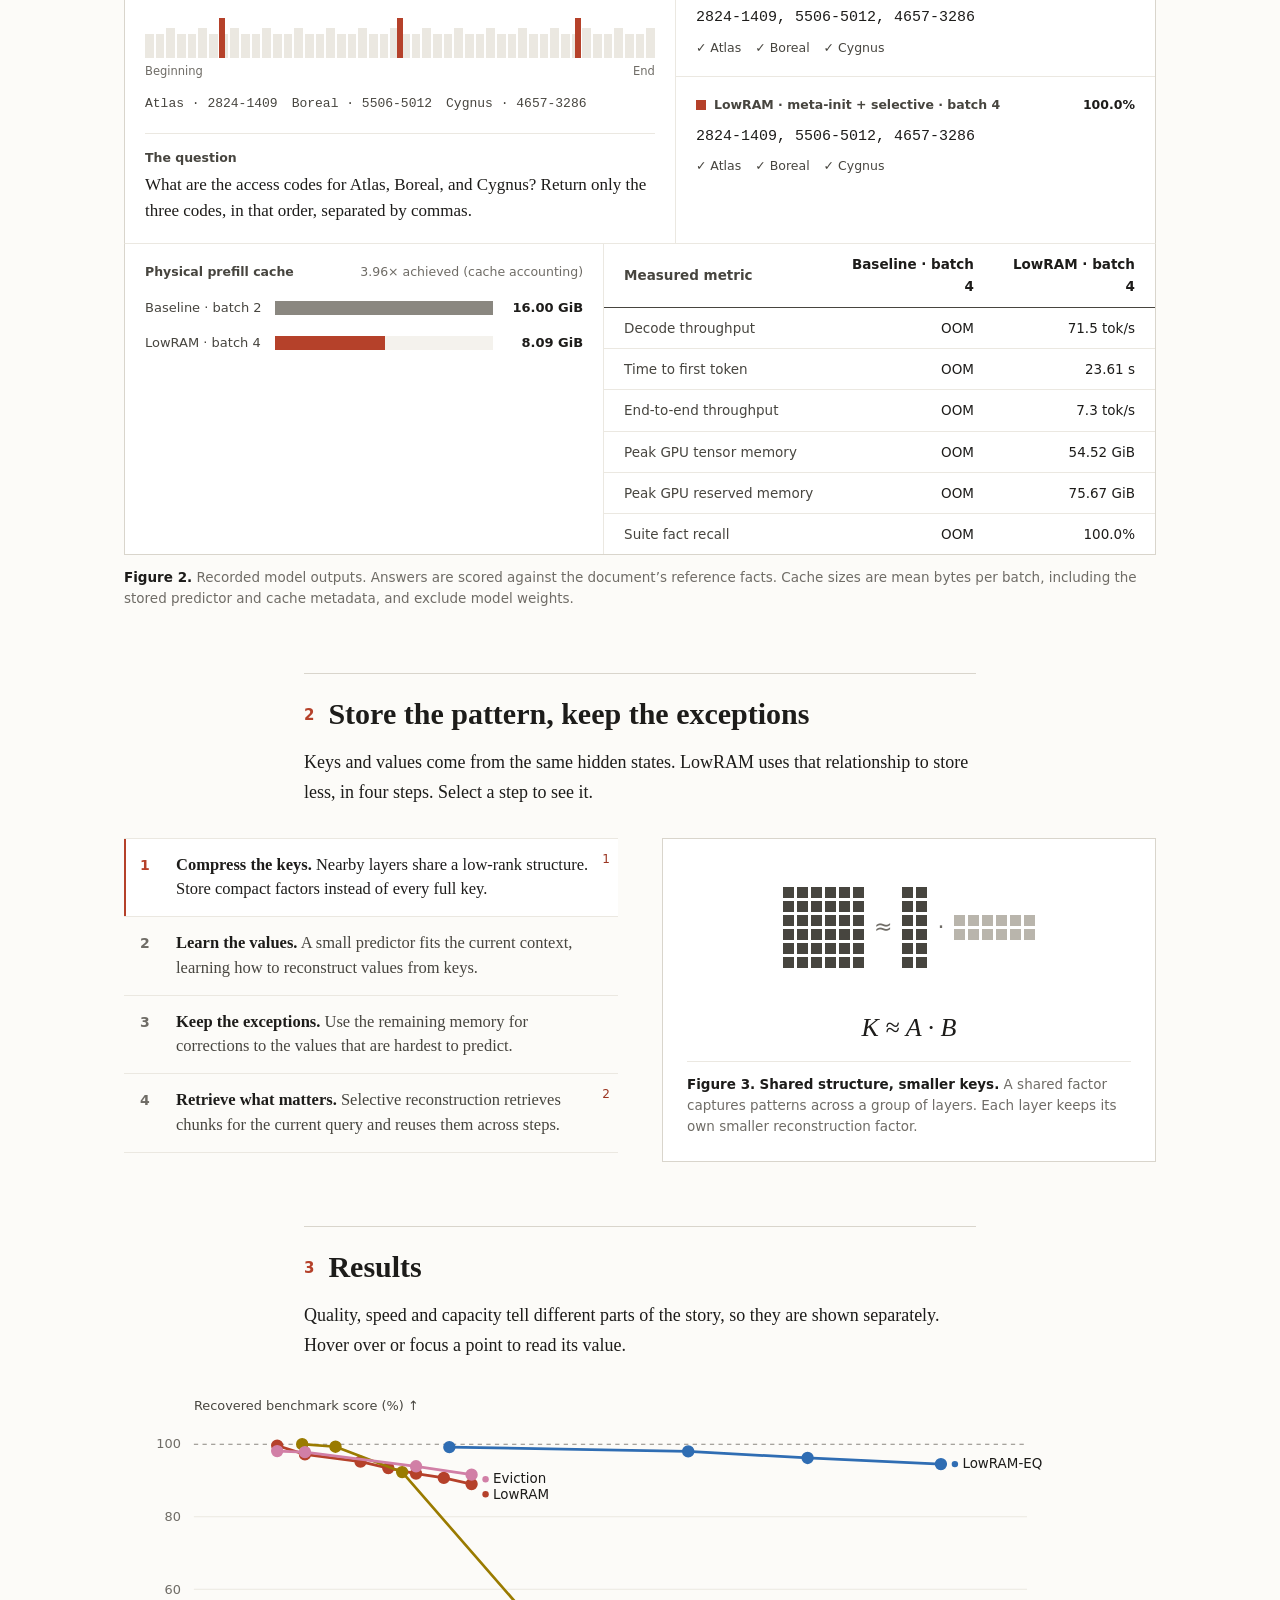
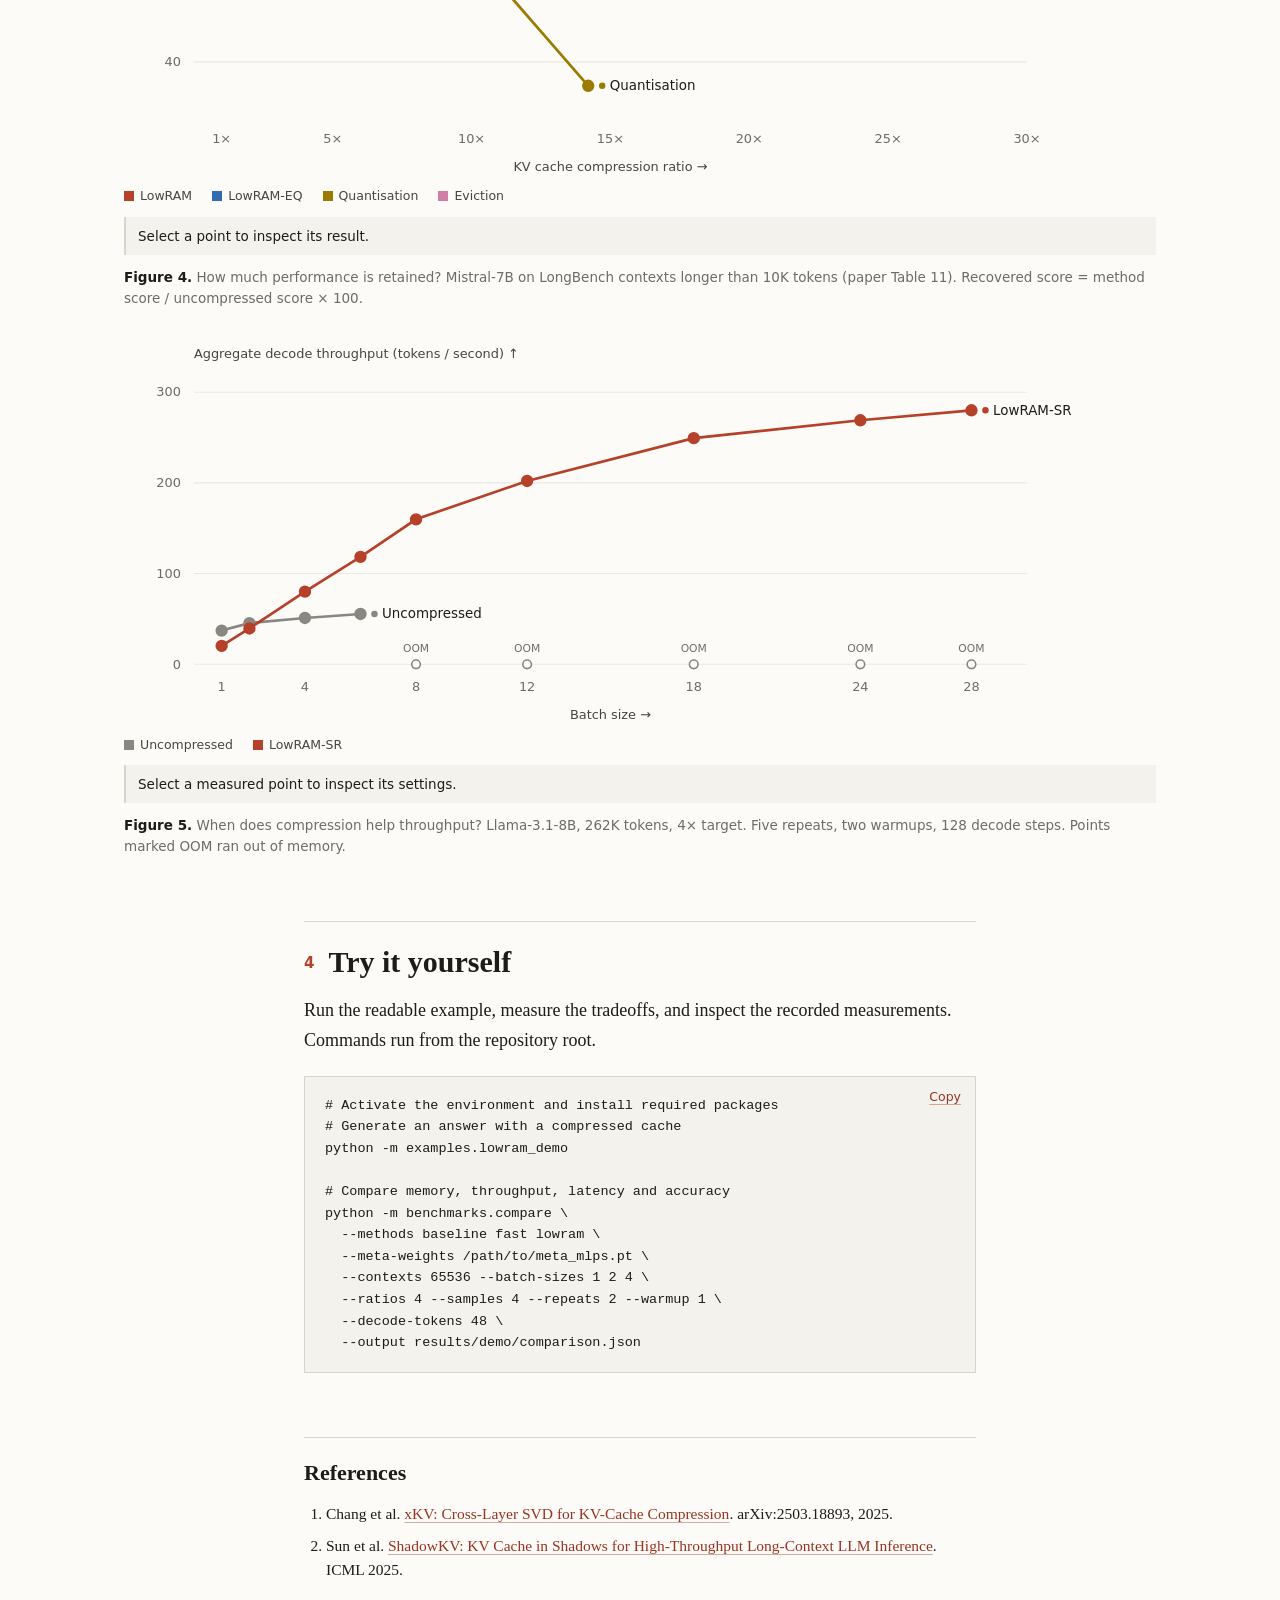
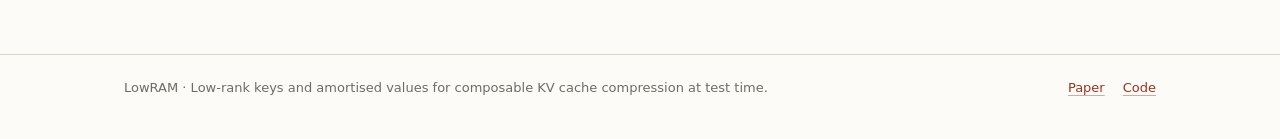
==== commit 959df83b: "[Update] add comparison script" ====
--- a/index.html
+++ b/index.html
@@ -137,7 +137,7 @@
   --contexts 65536 --batch-sizes 1 2 4 \
   --ratios 4 --samples 4 --repeats 2 --warmup 1 \
   --decode-tokens 48 \
-  --output results/demo/comparison-64k.json</pre>
+  --output results/demo/comparison.json</pre>
         </div>
       </section>
 
